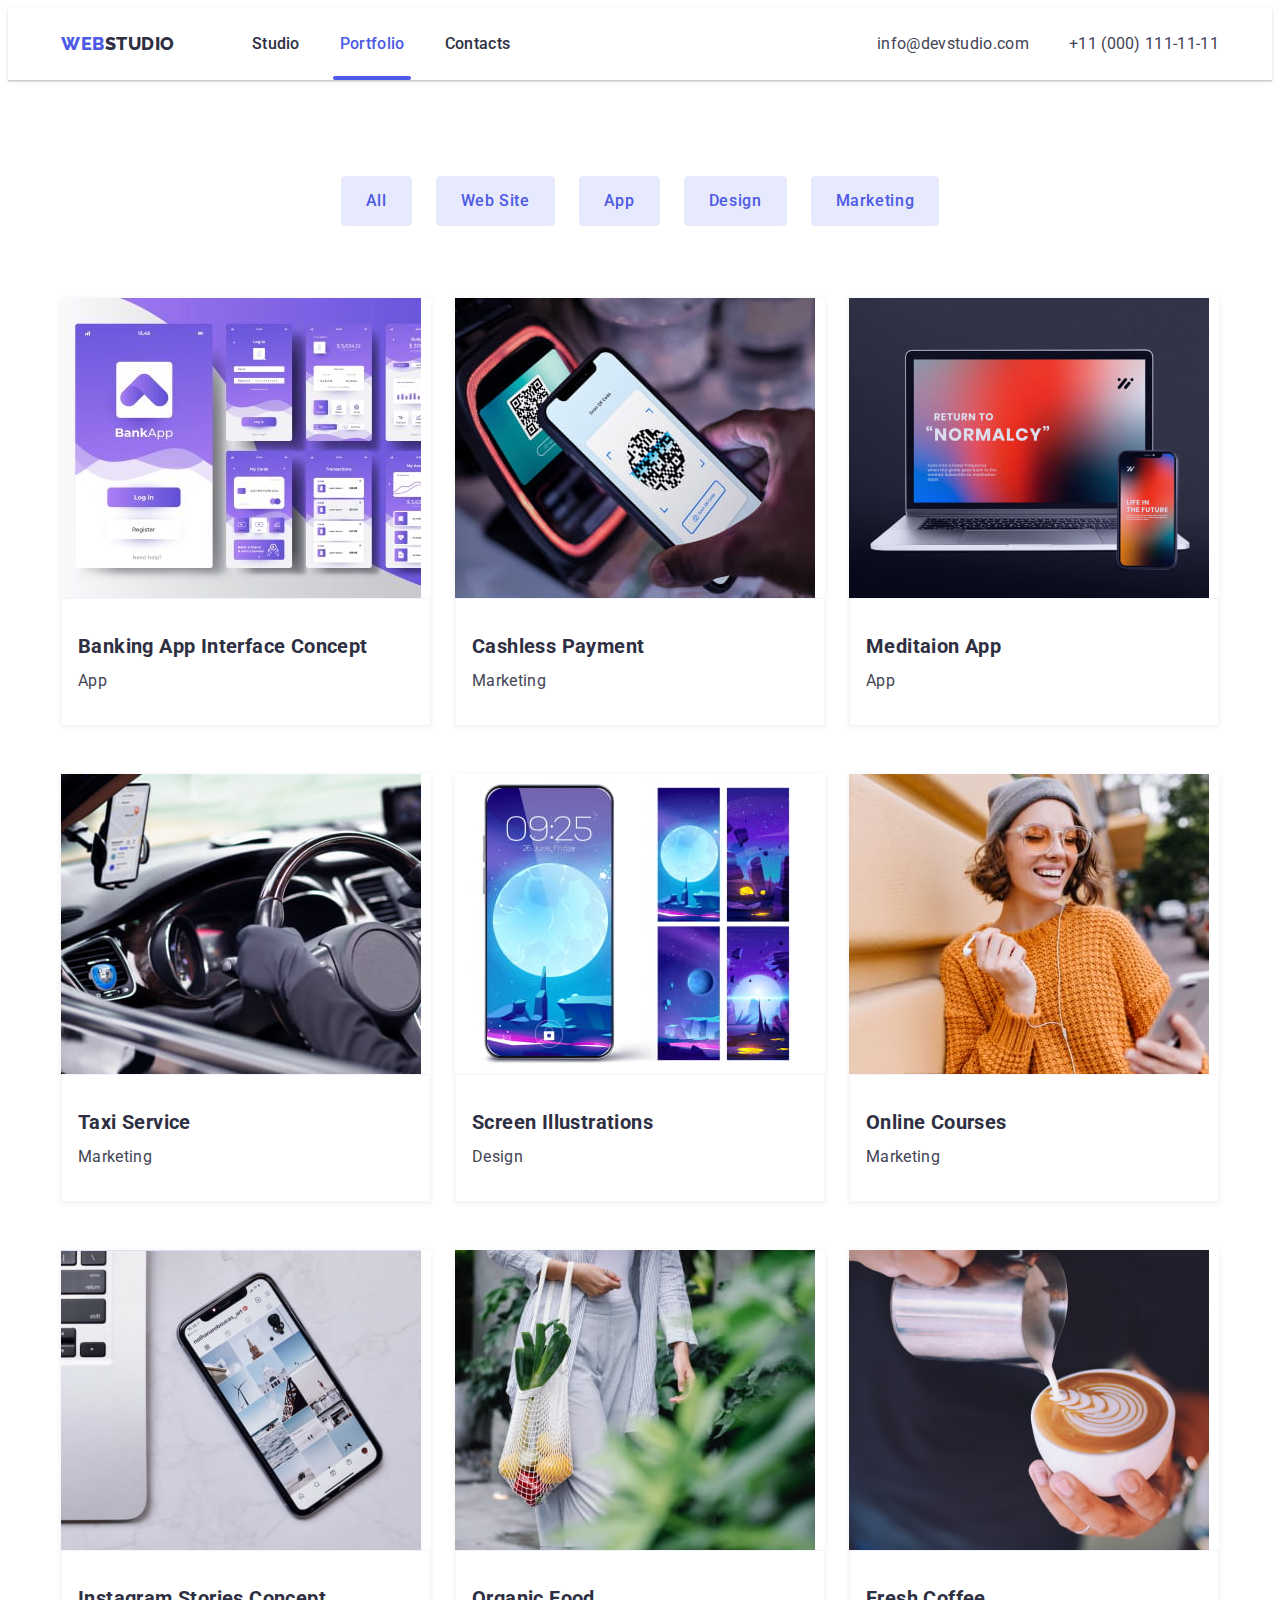
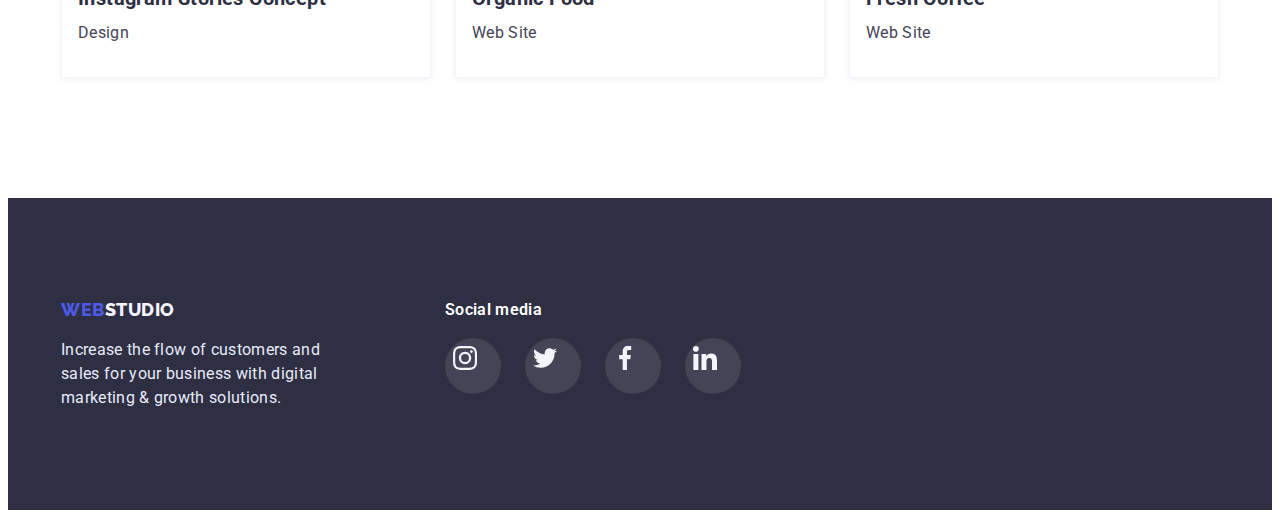
==== portfolio.html @ dbd91365 "Додав все із ДЗ №5" ====
<!DOCTYPE html>
<html lang="en">
  <head>
    <meta charset="UTF-8" />
    <meta http-equiv="X-UA-Compatible" content="IE=edge" />
    <meta name="viewport" content="width=device-width, initial-scale=1.0" />
    <title>WebStudio</title>
    <link rel="preconnect" href="https://fonts.googleapis.com" />
    <link rel="preconnect" href="https://fonts.gstatic.com" crossorigin />
    <link
      href="https://fonts.googleapis.com/css2?family=Raleway:wght@800&family=Roboto:wght@400;500;700&display=swap"
      rel="stylesheet"
    />
    <link
      rel="stylesheet"
      href="https://cdnjs.cloudflare.com/ajax/libs/modern-normalize/1.1.0/modern-normalize.min.css"
      integrity="sha512-wpPYUAdjBVSE4KJnH1VR1HeZfpl1ub8YT/NKx4PuQ5NmX2tKuGu6U/JRp5y+Y8XG2tV+wKQpNHVUX03MfMFn9Q=="
      crossorigin="anonymous"
      referrerpolicy="no-referrer"
    />
    <link rel="stylesheet" href="./css/styles.css" />
  </head>

  <body>
    <!------- Header ------->

    <header class="header">
      <div class="container header-nav-cont">
        <!--- Logo --->

        <nav class="nav-item">
          <a href="./index.html" class="link logo"
            ><span class="logo-web">Web</span>Studio</a
          >

          <!--- Navigation --->

          <ul class="list menu-list">
            <li>
              <a href="./index.html" class="link menu-link">Studio</a>
            </li>
            <li>
              <a
                href="./portfolio.html"
                class="link menu-link portfolio-active-link"
                >Portfolio</a
              >
            </li>
            <li>
              <a href="#" class="link menu-link">Contacts</a>
            </li>
          </ul>
        </nav>

        <!--- Contacts --->

        <ul class="list cont-list">
          <li>
            <a href="mailto:info@devstudio.com" class="link cont-link"
              >info@devstudio.com</a
            >
          </li>
          <li>
            <a href="tel:+110001111111" class="link cont-link"
              >+11 (000) 111-11-11</a
            >
          </li>
        </ul>
      </div>
    </header>

    <main>
      <!------- Portfolio ------->

      <!--- Portfolio section --->

      <section class="portfolio-section">
        <!--- Filter list --->

        <div class="container">
          <h1 class="section-title visually-hidden">Portfolio</h1>
          <ul class="list filter-list">
            <li class="filter-item">
              <button type="button" class="button">All</button>
            </li>
            <li class="filter-item">
              <button type="button" class="button">Web Site</button>
            </li>
            <li class="filter-item">
              <button type="button" class="button">App</button>
            </li>
            <li class="filter-item">
              <button type="button" class="button">Design</button>
            </li>
            <li class="filter-item">
              <button type="button" class="button">Marketing</button>
            </li>
          </ul>

          <!-- Portfolio list -->

          <ul class="list portfolio-list">
            <li class="portfolio-item">
              <a href="#" class="link portfolio-link">
                <div class="product-thumb">
                  <img
                    src="./images/portfolio/portfolio1.jpg"
                    alt="Banking App Interface Concept"
                    width="360"
                  />
                  <p class="product-descr">
                    14 Stylish and User-Friendly App Design Concepts · Task
                    Manager App · Calorie Tracker App · Exotic Fruit Ecommerce
                    App · Cloud Storage App
                  </p>
                </div>
                <div class="portfolio-descr">
                  <h2 class="subtitle">Banking App Interface Concept</h2>
                  <p class="body-text">App</p>
                </div></a
              >
            </li>
            <li class="portfolio-item">
              <a href="#" class="link portfolio-link">
                <div class="product-thumb">
                  <img
                    src="./images/portfolio/portfolio2.jpg"
                    alt="Cashless Payment"
                    width="360"
                  />
                  <p class="product-descr">
                    14 Stylish and User-Friendly App Design Concepts · Task
                    Manager App · Calorie Tracker App · Exotic Fruit Ecommerce
                    App · Cloud Storage App
                  </p>
                </div>
                <div class="portfolio-descr">
                  <h2 class="subtitle">Cashless Payment</h2>
                  <p class="body-text">Marketing</p>
                </div></a
              >
            </li>
            <li class="portfolio-item">
              <a href="#" class="link portfolio-link"
                ><div class="product-thumb">
                  <img
                    src="./images/portfolio/portfolio3.jpg"
                    alt="Meditaion App"
                    width="360"
                  />
                  <p class="product-descr">
                    14 Stylish and User-Friendly App Design Concepts · Task
                    Manager App · Calorie Tracker App · Exotic Fruit Ecommerce
                    App · Cloud Storage App
                  </p>
                </div>
                <div class="portfolio-descr">
                  <h2 class="subtitle">Meditaion App</h2>
                  <p class="body-text">App</p>
                </div></a
              >
            </li>
            <li class="portfolio-item">
              <a href="#" class="link portfolio-link"
                ><div class="product-thumb">
                  <img
                    src="./images/portfolio/portfolio4.jpg"
                    alt="Taxi Service"
                    width="360"
                  />
                  <p class="product-descr">
                    14 Stylish and User-Friendly App Design Concepts · Task
                    Manager App · Calorie Tracker App · Exotic Fruit Ecommerce
                    App · Cloud Storage App
                  </p>
                </div>
                <div class="portfolio-descr">
                  <h2 class="subtitle">Taxi Service</h2>
                  <p class="body-text">Marketing</p>
                </div></a
              >
            </li>
            <li class="portfolio-item">
              <a href="#" class="link portfolio-link"
                ><div class="product-thumb">
                  <img
                    src="./images/portfolio/portfolio5.jpg"
                    alt="Screen Illustrations"
                    width="360"
                  />
                  <p class="product-descr">
                    14 Stylish and User-Friendly App Design Concepts · Task
                    Manager App · Calorie Tracker App · Exotic Fruit Ecommerce
                    App · Cloud Storage App
                  </p>
                </div>
                <div class="portfolio-descr">
                  <h2 class="subtitle">Screen Illustrations</h2>
                  <p class="body-text">Design</p>
                </div></a
              >
            </li>
            <li class="portfolio-item">
              <a href="#" class="link portfolio-link"
                ><div class="product-thumb">
                  <img
                    src="./images/portfolio/portfolio6.jpg"
                    alt="Online Courses"
                    width="360"
                  />
                  <p class="product-descr">
                    14 Stylish and User-Friendly App Design Concepts · Task
                    Manager App · Calorie Tracker App · Exotic Fruit Ecommerce
                    App · Cloud Storage App
                  </p>
                </div>
                <div class="portfolio-descr">
                  <h2 class="subtitle">Online Courses</h2>
                  <p class="body-text">Marketing</p>
                </div></a
              >
            </li>
            <li class="portfolio-item">
              <a href="#" class="link portfolio-link"
                ><div class="product-thumb">
                  <img
                    src="./images/portfolio/portfolio7.jpg"
                    alt="Instagram Stories Concept"
                    width="360"
                  />
                  <p class="product-descr">
                    14 Stylish and User-Friendly App Design Concepts · Task
                    Manager App · Calorie Tracker App · Exotic Fruit Ecommerce
                    App · Cloud Storage App
                  </p>
                </div>
                <div class="portfolio-descr">
                  <h2 class="subtitle">Instagram Stories Concept</h2>
                  <p class="body-text">Design</p>
                </div></a
              >
            </li>
            <li class="portfolio-item">
              <a href="#" class="link portfolio-link"
                ><div class="product-thumb">
                  <img
                    src="./images/portfolio/portfolio8.jpg"
                    alt="Organic Food"
                    width="360"
                  />
                  <p class="product-descr">
                    14 Stylish and User-Friendly App Design Concepts · Task
                    Manager App · Calorie Tracker App · Exotic Fruit Ecommerce
                    App · Cloud Storage App
                  </p>
                </div>
                <div class="portfolio-descr">
                  <h2 class="subtitle">Organic Food</h2>
                  <p class="body-text">Web Site</p>
                </div></a
              >
            </li>
            <li class="portfolio-item">
              <a href="#" class="link portfolio-link"
                ><div class="product-thumb">
                  <img
                    src="./images/portfolio/portfolio9.jpg"
                    alt="Fresh Coffee"
                    width="360"
                  />
                  <p class="product-descr">
                    14 Stylish and User-Friendly App Design Concepts · Task
                    Manager App · Calorie Tracker App · Exotic Fruit Ecommerce
                    App · Cloud Storage App
                  </p>
                </div>
                <div class="portfolio-descr">
                  <h2 class="subtitle">Fresh Coffee</h2>
                  <p class="body-text">Web Site</p>
                </div></a
              >
            </li>
          </ul>
        </div>
      </section>
    </main>

    <!------- Footer ------->

    <footer class="footer">
      <div class="container footer-container">
        <div>
          <a href="./index.html" class="link footer-logo"
            ><span class="logo-web">Web</span>Studio</a
          >
          <p class="footer-descr">
            Increase the flow of customers and sales for your business with
            digital marketing & growth solutions.
          </p>
        </div>
        <div>
          <h2 class="footer-title">Social media</h2>
          <ul class="list footer-icon-list">
            <li class="footer-icon-item">
              <a
                href="https://www.instagram.com/"
                target="_blank"
                class="link footer-icon-link"
              >
                <svg width="24" height="24">
                  <use href="./images/icons.svg#instagram"></use>
                </svg>
              </a>
            </li>
            <li>
              <a
                href="https://twitter.com/"
                target="_blank"
                class="link footer-icon-link"
              >
                <svg width="24" height="24">
                  <use href="./images/icons.svg#twitter"></use>
                </svg>
              </a>
            </li>
            <li>
              <a
                href="https://facebook.com/"
                target="_blank"
                class="link footer-icon-link"
              >
                <svg width="24" height="24">
                  <use href="./images/icons.svg#facebook"></use>
                </svg>
              </a>
            </li>
            <li>
              <a
                href="https://www.linkedin.com/"
                target="_blank"
                class="link footer-icon-link"
              >
                <svg width="24" height="24">
                  <use href="./images/icons.svg#linkedin"></use>
                </svg>
              </a>
            </li>
          </ul>
        </div>
      </div>
    </footer>
  </body>
</html>
---- css/styles.css ----
:root {
    --primary-brand-color: #4D5AE5;
    --dark-color: #2E2F42;
    --success-color: #31D0AA;
    --text-color: #434455;
    --subtle-color: #8E8F99;
    --accent-color: #E7E9FC;
    --light-color: #F4F4FD;
    --white-color: #FFFFFF;
    --modal-background-color: #FCFCFC;
}

body {
    font-family: 'Roboto', sans-serif;
    font-size: 16px;

    background-color: var(--white-color);
    color: var(--text-color);
}

img {
    display: block;
    max-width: 100%;
    height: auto
}

textarea {
    resize: none;
}

.link {
    text-decoration: none;
}

.list {
    padding: 0;
    margin: 0;

    list-style: none;
}

.visually-hidden {
    position: absolute;

    white-space: nowrap;
    width: 1px;
    height: 1px;
    overflow: hidden;
    border: 0;
    padding: 0;
    clip: rect(0 0 0 0);
    clip-path: inset(50%);
    margin: -1px;
}

/* ======= Generical ======= */

.container {
    width: 1158px;
    margin-left: auto;
    margin-right: auto;
    padding-right: 15px;
    padding-left: 15px;

    /* outline: 2px solid tomato; */
}

.subtitle {
    margin-top: 0;
    margin-bottom: 8px;

    font-weight: 700;
    font-size: 20px;
    line-height: 1.5;
    letter-spacing: 0.02em;

    color: var(--dark-color);
}

.body-text {
    margin-top: 0;
    margin-bottom: 0px;

    line-height: 1.5;
    letter-spacing: 0.02em;

    color: var(--text-color);
}

/* ======= Header ======= */

.header {
    box-shadow: 0px 2px 1px rgba(46, 47, 66, 0.08), 0px 1px 1px rgba(46, 47, 66, 0.16), 0px 1px 6px rgba(46, 47, 66, 0.08);
}

.header-nav-cont {
    display: flex;
    justify-content: space-between;
    align-items: center;
}

/* === Logo === */

.logo {
    display: block;

    font-family: 'Raleway', sans-serif;
    font-weight: 800;
    font-size: 18px;
    line-height: 1.33;
    letter-spacing: 0.03em;
    text-transform: uppercase;

    color: var(--dark-color);
}

.logo-web {
    color: var(--primary-brand-color);
}

/* === Navigation === */

.nav-item {
    display: flex;
    align-items: center;
}

.menu-list {
    display: flex;
    margin-left: 77px;
    gap: 40px;
}

.menu-link {
    display: block;
    padding-top: 24px;
    padding-bottom: 24px;
    
    font-weight: 500;
    line-height: 1.5;
    letter-spacing: 0.02em;

    color: var(--dark-color);

    transition: color 250ms cubic-bezier(0.4, 0, 0.2, 1);
}

.menu-link:hover,
.menu-link:focus {
    color: var(--primary-brand-color);
}

.studio-active-link,
.portfolio-active-link,
.contacts-active-link {
    position: relative;
    color: var(--primary-brand-color);
}

.studio-active-link::after,
.contacts-active-link::after {
    content: '';
    position: absolute;
    bottom: 0;
    left: 50%;

    width: 100%;
    height: 4px;

    background-color: var(--primary-brand-color);
    border-radius: 2px;

    transform: translate(-50%);
}

.portfolio-active-link::after {
    content: '';
    position: absolute;
    bottom: 0;
    left: 50%;
    transform: translate(-50%);
    
    width: 78px;
    height: 4px;
    
    background-color: var(--primary-brand-color);
    border-radius: 2px;
}

/* === Contacts === */

.cont-list {
    display: flex;
    gap: 40px;
}

.cont-link {
    line-height: 1.5;
    letter-spacing: 0.02em;

    color: var(--text-color);

    transition: color 250ms cubic-bezier(0.4, 0, 0.2, 1);
}

.cont-link:hover,
.cont-link:focus {
    color: var(--primary-brand-color)
}

/* ======= Studio ======= */

/* === Hero section === */

.hero {
    padding-top: 192px;
    padding-bottom: 192px;

    text-align: center;

    background-color: var(--dark-color);
}

.hero-background {
    max-width: 1600px;
    margin: 0 auto;

    background-image: linear-gradient(to right, rgba(46, 47, 66, 0.7), rgba(46, 47, 66, 0.7)), url("../images/hero-background.jpg");
    background-repeat: no-repeat;
    background-position: center;
    background-size: cover;
}   

.hero-title {
    width: 496px;
    margin-top: 0;
    margin-bottom: 48px;
    margin-right: auto;
    margin-left: auto;

    font-weight: 700;
    font-size: 56px;
    line-height: 1.07;
    letter-spacing: 0.02em;

    color: var(--white-color);
}

.modal-button {
    width: 170px;
    padding: 16px 32px;

    font-family: inherit;
    font-weight: 500;
    font-size: 16px;
    line-height: 1.17;
    letter-spacing: 0.04em;
    text-align: center;

    cursor: pointer;

    background-color: var(--primary-brand-color);
    color: var(--white-color);
    border: none;
    border-radius: 4px;
    box-shadow: 0px 4px 4px rgba(0, 0, 0, 0.15);

    transition: background-color 250ms cubic-bezier(0.4, 0, 0.2, 1);
}

.modal-button:hover,
.modal-button:focus {
    background-color: #404BBF;

}

/* === Section === */

.section {
    padding-top: 120px;
    padding-bottom: 120px;
}

.section-title {
    margin-top: 0;
    margin-bottom: 72px;

    font-weight: 700;
    font-size: 36px;
    line-height: 1.11;
    letter-spacing: 0.02em;
    text-align: center;

    color: var(--dark-color);
}

/*  === Features === */

.features-list {
    display: flex;
    gap: 24px;
}

.features-item {
    width: 264px;
}

.features-icon {
    padding: 24px 100px;
    margin-bottom: 8px;

    background-color: var(--light-color);
    border-radius: 4px;
}

/* === What are we doing === */

.doing-section {
    padding-bottom: 120px;
}

.doing-list {
    display: flex;
    gap: 24px;
}

.doing-item {
    background-blend-mode: soft-light, normal;
    border: 1px solid var(--accent-color);
}

/*  === Our Teaam === */

.team {
    background-color: var(--light-color);
}

.team-list {
    display: flex;
    justify-content: center;
    gap: 24px;
}

.team-item {
    text-align: center;

    background-color: var(--white-color);
    border-radius: 0px 0px 4px 4px;
    box-shadow: 0px 1px 6px rgba(46, 47, 66, 0.08), 0px 1px 1px rgba(46, 47, 66, 0.16), 0px 2px 1px rgba(46, 47, 66, 0.08);
}

.team-descr {
    padding: 32px 0;
}

.team-icon-list {
    display: flex;
    justify-content: center;
    gap: 24px;
    margin-top: 12px;
}

.team-icon-link {
    display: block;
    width: 40px;
    height: 40px;
    padding: 12px;

    background-color: var(--primary-brand-color);
    border-radius: 50%;
}

/* === Customers === */

.customers-list {
    display: flex;
    justify-content: space-between;
    /* justify-content: center;
    gap: 24px; */
}

.customers-title {
    line-height: 1.17;
    text-align: center;
    letter-spacing: 0.03em;
}

.customers-link {
    display: block;
    padding: 16px 32px;

    color: var(--subtle-color);
    border: 1px solid var(--subtle-color);
    border-radius: 4px;

    transition: color 250ms cubic-bezier(0.4, 0, 0.2, 1),
                border-color 250ms cubic-bezier(0.4, 0, 0.2, 1);
}

.customers-link:hover,
.customers-link:focus {
    color: var(--primary-brand-color);
    border-color: 1px solid var(--primary-brand-color);
}

.customers-icon {
    fill: currentColor;
}

/* ======= Modal ======= */

.backdrop {
    position: fixed;
    top: 0;
    left: 0;

    width: 100%;
    height: 100%;

    background-color: rgba(46, 47, 66, 0.4);

    transition: opacity 250ms cubic-bezier(0.4, 0, 0.2, 1);
}

.is-hidden {
    opacity: 0;
    pointer-events: none;
}

.is-hidden .modal {
    transform: translate(-50%, -50%) scale(0.9);
}

.modal {
    position: absolute;
    top: 50%;
    left: 50%;

    display: block;
    width: 408px;
    min-height: 579px;
    padding: 24px 24px;

    background-color: var(--modal-background-color);
    border-radius: 4px;
    box-shadow: 0px 1px 1px rgba(0, 0, 0, 0.14), 0px 1px 3px rgba(0, 0, 0, 0.12), 0px 2px 1px rgba(0, 0, 0, 0.2);

    transform: translate(-50%, -50%) scale(1);
    transition: transform 250ms cubic-bezier(0.4, 0, 0.2, 1);
}

.close-button {
    display: flex;
    justify-content: center;
    align-items: center;
    width: 24px;
    height: 24px;
    margin-left: 336px;

    cursor: pointer;

    background-color: var(--accent-color);
    border: 1px solid rgba(0, 0, 0, 0.1);
    border-radius: 50%;

    transition: border-color 250ms cubic-bezier(0.4, 0, 0.2, 1),
                box-shadow 250ms cubic-bezier(0.4, 0, 0.2, 1);
}

.close-button:hover,
.close-button:focus {
    border-color: transparent;
    box-shadow: 0px 1px 6px rgba(46, 47, 66, 0.08), 0px 1px 1px rgba(46, 47, 66, 0.16), 0px 2px 1px rgba(46, 47, 66, 0.08);
}

.modal-title {
    margin-top: 24px;
    margin-bottom: 16px;

    font-weight: 700;
    line-height: 1.5;
    text-align: center;
    letter-spacing: 0.02em;
}

.modal-form {
    display: flex;
    flex-direction: column;
    align-items: center;
}

.modal-data {
    display: flex;
    flex-direction: column;
    width: 100%;
}

.modal-label {
    margin-bottom: 4px;

    font-size: 12px;
    line-height: 1.17;
    letter-spacing: 0.01em;

    color: var(--subtle-color);
}

.modal-input {
    width: 100%;
    padding: 10px 34px;
    margin-bottom: 8px;

    line-height: 1.12;
    letter-spacing: 0.01em;

    color: var(--text-color);
    border: 1px solid rgba(33, 33, 33, 0.2);
    border-radius: 4px;
}

.modal-textarea {
    width: 100%;
    min-height: 120px;
    padding: 8px 16px;
    margin-bottom: 16px;
    
    line-height: 1.12;
    letter-spacing: 0.01em;
    
    color: var(--text-color);
    border: 1px solid rgba(33, 33, 33, 0.2);
    border-radius: 4px;
}

.modal-textarea::placeholder {
    font-size: 12px;
    line-height: 1.17;
    letter-spacing: 0.01em;
    
    color: rgba(117, 117, 117, 0.5);
}

.modal-acception {
    font-size: 12px;
    line-height: 1.33;
    letter-spacing: 0.04em;

    color: #757575;
}

.acception {
    display: flex;
    gap: 8px;
    margin-bottom: 24px;
}

.acception-link {
    color: var(--primary-brand-color);
}

/* ======= Footer ======= */

.footer {
    padding-top: 100px;
    padding-bottom: 100px;

    background-color: var(--dark-color);
}

.footer-container {
    display: flex;
    gap: 120px;
}

.footer-logo {
    display: inline-block;
    margin-bottom: 16px;

    font-family: 'Raleway', sans-serif;
    font-weight: 800;
    font-size: 18px;
    line-height: 1.33;
    letter-spacing: 0.03em;
    text-transform: uppercase;

    color: var(--light-color);
}

.footer-title {
    margin-top: 0;
    margin-bottom: 16px;

    font-weight: 600;
    font-size: 16px;
    line-height: 1.5;
    letter-spacing: 0.02em;

    color: var(--white-color);
}

.footer-descr {
    width: 264px;
    margin-top: 0;
    margin-bottom: 0;

    line-height: 1.5;
    letter-spacing: 0.02em;

    color: var(--accent-color);
}

.footer-icon-list {
    display: flex;
    gap: 24px;
}

.footer-icon-link {
    display: block;
    width: 40px;
    height: 40px;
    padding: 8px;

    background-color: rgba(255, 255, 255, 0.1);
    border-radius: 50%;

    transition: background-color 250ms cubic-bezier(0.4, 0, 0.2, 1);
}

.footer-icon-link:hover,
.footer-icon-link:focus {
    background-color: var(--success-color);
}

/* ======= Portfolio ======= */

/* === Portfolio section === */

.portfolio-section {
    padding-top: 96px;
    padding-bottom: 120px;
}

/* === Filter list === */

.filter-list {
    display: flex;
    justify-content: center;
    gap: 24px;
    margin-bottom: 72px;
}

/* === Button === */

.button {
    padding: 12px 24px;

    font-family: inherit;
    font-weight: 500;
    font-size: 16px;
    line-height: 1.5;
    letter-spacing: 0.04em;

    cursor: pointer;

    background-color: var(--accent-color);
    color: var(--primary-brand-color);
    border: 1px solid var(--accent-color);
    border-radius: 4px;

    transition: background-color 250ms cubic-bezier(0.4, 0, 0.2, 1),
                color 250ms cubic-bezier(0.4, 0, 0.2, 1),
                border-color 250ms cubic-bezier(0.4, 0, 0.2, 1),
                box-shadow 250ms cubic-bezier(0.4, 0, 0.2, 1);
}

.button:hover,
.button:focus {
    background-color: var(--primary-brand-color);
    color: var(--white-color);
    border-color: transparent;
    box-shadow: 0px 1px 6px rgba(46, 47, 66, 0.08), 0px 1px 1px rgba(46, 47, 66, 0.16), 0px 2px 1px rgba(46, 47, 66, 0.08);
}

/* === Portfolio list === */

.portfolio-list {
    display: flex;
    flex-wrap: wrap;
    column-gap: 24px;
    row-gap: 48px;
}

.portfolio-item {
    position: relative;

    flex-basis: calc((100% - 48px) / 3);

    box-shadow: 0px 1px 6px rgba(46, 47, 66, 0.08);
}

.portfolio-link {
    position: relative;
    display: block;

    transition: box-shadow 250ms cubic-bezier(0.4, 0, 0.2, 1);
}

.portfolio-link:hover,
.portfolio-link:focus {
    box-shadow: 0px 1px 6px rgba(46, 47, 66, 0.08), 0px 1px 1px rgba(46, 47, 66, 0.16), 0px 2px 1px rgba(46, 47, 66, 0.08);
}

.product-thumb {
    position: relative;
    overflow: hidden;
}

.product-thumb::before {
    position: absolute;
    top: 0;
    left: 0;

    content: '';

    width: 100%;
    height: 100%;

    background-color: var(--primary-brand-color);

    transform: translateY(100%);
    transition: transform 250ms cubic-bezier(0.4, 0, 0.2, 1);
}

.portfolio-link:hover .product-thumb::before,
.portfolio-link:focus .product-thumb::before {
    transform: translateY(0%);
}

.product-descr {
    position: absolute;
    top: 0;
    left: 0;

    padding: 40px 32px;
    margin: 0;

    line-height: 1.5;
    letter-spacing: 0.02em;

    color: var(--light-color);

    transform: translateY(260px);
    transition: transform 250ms cubic-bezier(0.4, 0, 0.2, 1);
}

.portfolio-link:hover .product-descr,
.portfolio-link:focus .product-descr {
    transform: translateY(0%);
}

.portfolio-descr {
    padding: 32px 16px;

    border: 0.5px solid var(--light-color);
}
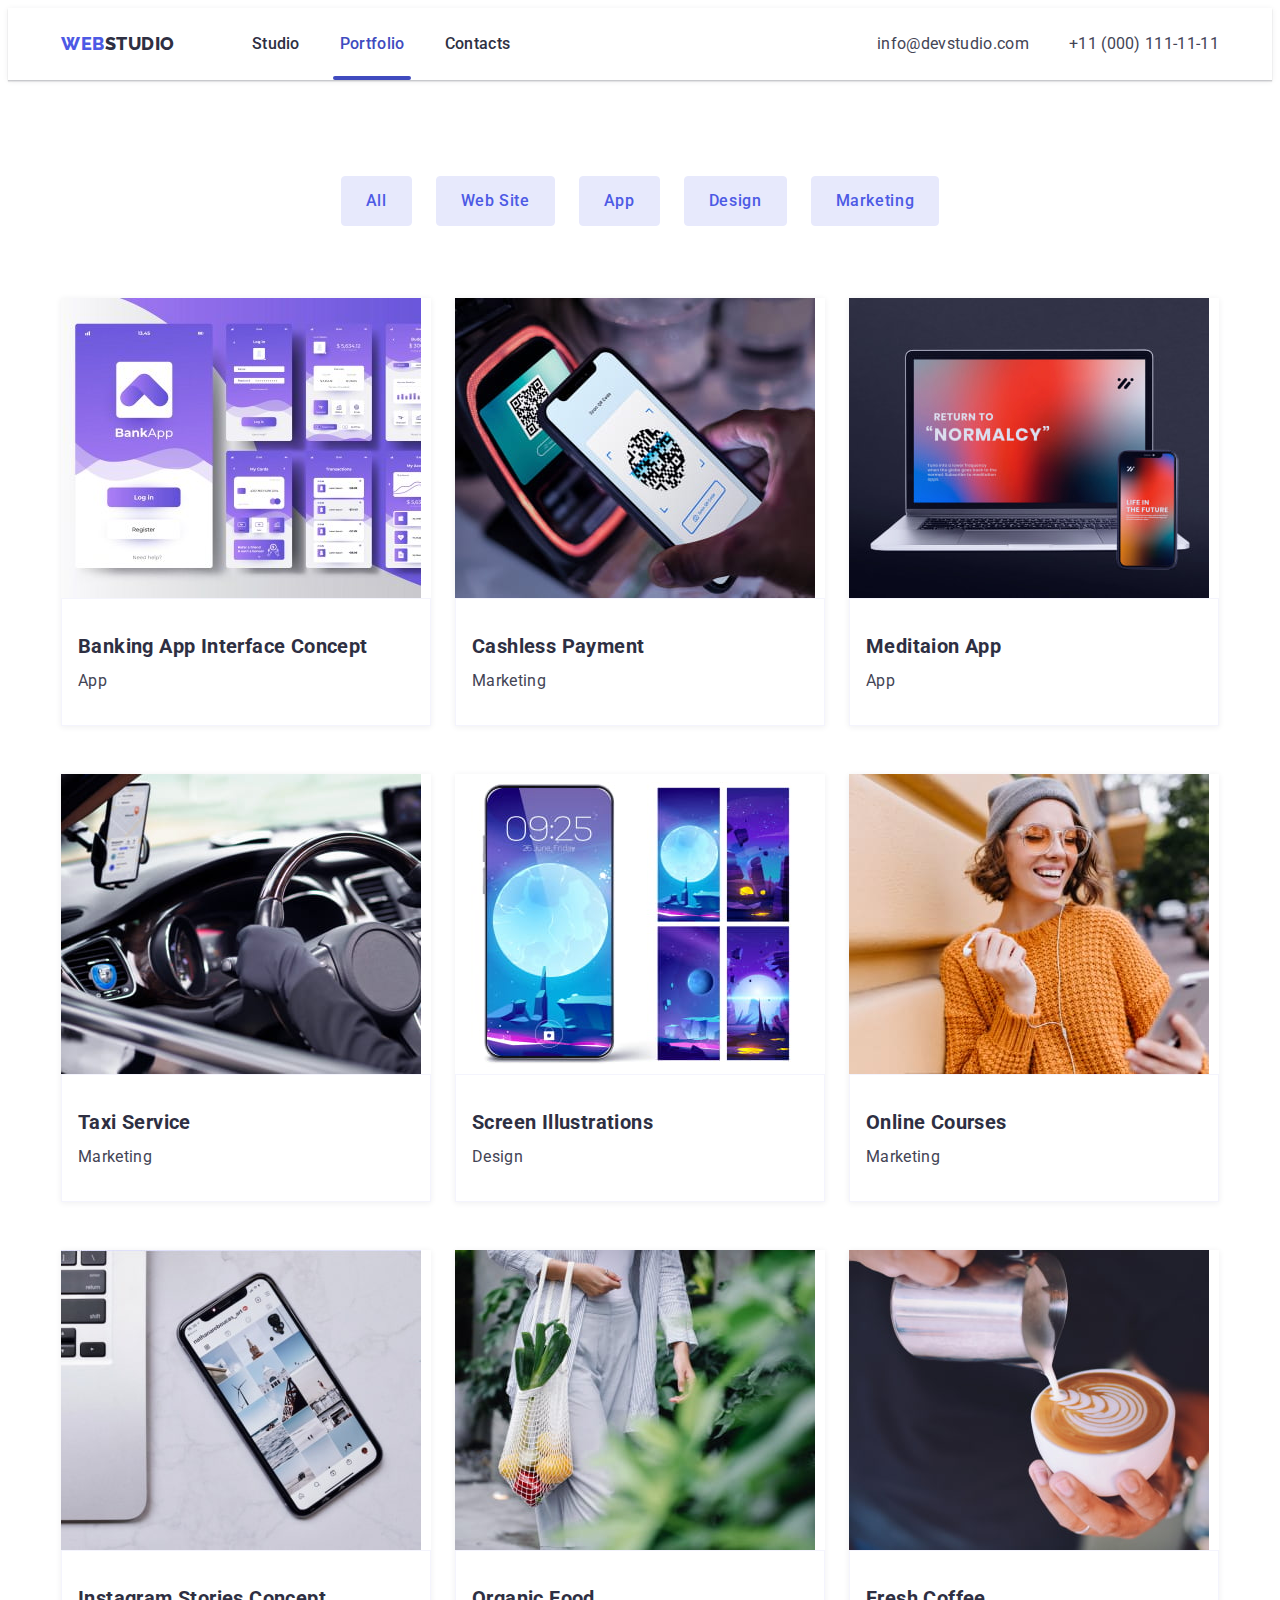
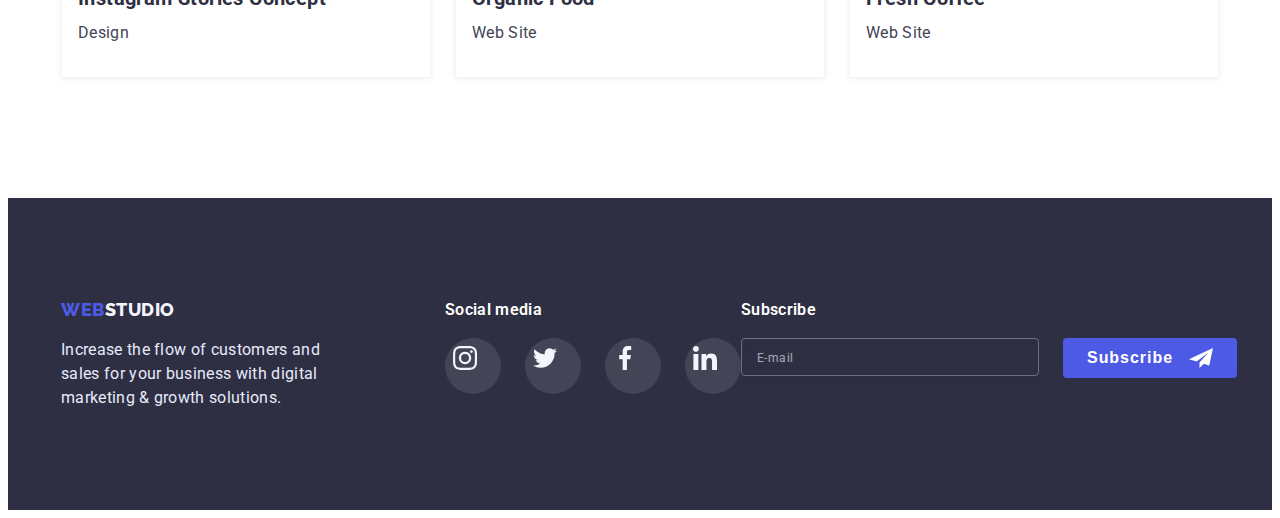
==== commit ab9202f3: "Додав виправлення" ====
--- a/portfolio.html
+++ b/portfolio.html
@@ -289,63 +289,81 @@
 
     <footer class="footer">
       <div class="container footer-container">
-        <div>
-          <a href="./index.html" class="link footer-logo"
-            ><span class="logo-web">Web</span>Studio</a
-          >
-          <p class="footer-descr">
-            Increase the flow of customers and sales for your business with
-            digital marketing & growth solutions.
-          </p>
+        <div class="footer-left">
+          <div>
+            <a href="./index.html" class="link footer-logo"
+              ><span class="logo-web">Web</span>Studio</a
+            >
+            <p class="footer-descr">
+              Increase the flow of customers and sales for your business with
+              digital marketing & growth solutions.
+            </p>
+          </div>
+          <div>
+            <h3 class="footer-title">Social media</h3>
+            <ul class="list footer-icon-list">
+              <li class="footer-icon-item">
+                <a
+                  href="https://www.instagram.com/"
+                  target="_blank"
+                  class="link footer-icon-link"
+                >
+                  <svg width="24" height="24">
+                    <use href="./images/icons.svg#instagram"></use>
+                  </svg>
+                </a>
+              </li>
+              <li>
+                <a
+                  href="https://twitter.com/"
+                  target="_blank"
+                  class="link footer-icon-link"
+                >
+                  <svg width="24" height="24">
+                    <use href="./images/icons.svg#twitter"></use>
+                  </svg>
+                </a>
+              </li>
+              <li>
+                <a
+                  href="https://facebook.com/"
+                  target="_blank"
+                  class="link footer-icon-link"
+                >
+                  <svg width="24" height="24">
+                    <use href="./images/icons.svg#facebook"></use>
+                  </svg>
+                </a>
+              </li>
+              <li>
+                <a
+                  href="https://www.linkedin.com/"
+                  target="_blank"
+                  class="link footer-icon-link"
+                >
+                  <svg width="24" height="24">
+                    <use href="./images/icons.svg#linkedin"></use>
+                  </svg>
+                </a>
+              </li>
+            </ul>
+          </div>
         </div>
-        <div>
-          <h2 class="footer-title">Social media</h2>
-          <ul class="list footer-icon-list">
-            <li class="footer-icon-item">
-              <a
-                href="https://www.instagram.com/"
-                target="_blank"
-                class="link footer-icon-link"
-              >
-                <svg width="24" height="24">
-                  <use href="./images/icons.svg#instagram"></use>
-                </svg>
-              </a>
-            </li>
-            <li>
-              <a
-                href="https://twitter.com/"
-                target="_blank"
-                class="link footer-icon-link"
-              >
-                <svg width="24" height="24">
-                  <use href="./images/icons.svg#twitter"></use>
-                </svg>
-              </a>
-            </li>
-            <li>
-              <a
-                href="https://facebook.com/"
-                target="_blank"
-                class="link footer-icon-link"
-              >
-                <svg width="24" height="24">
-                  <use href="./images/icons.svg#facebook"></use>
-                </svg>
-              </a>
-            </li>
-            <li>
-              <a
-                href="https://www.linkedin.com/"
-                target="_blank"
-                class="link footer-icon-link"
-              >
-                <svg width="24" height="24">
-                  <use href="./images/icons.svg#linkedin"></use>
-                </svg>
-              </a>
-            </li>
-          </ul>
+        <div class="subscribe">
+          <h2 class="footer-title">Subscribe</h2>
+          <form class="subscribe-form">
+            <div class="subscribe-field">
+              <input
+                type="email"
+                name="subscribe"
+                id="subscribe"
+                class="subscribe-input"
+                placeholder=" "
+              />
+              <label for="subscribe" class="subscribe-label">E-mail</label>
+            </div>
+            <button type="submit" class="subscribe-button">Subscribe</button>
+          </form>
         </div>
       </div>
     </footer>
--- a/css/styles.css
+++ b/css/styles.css
@@ -1,5 +1,6 @@
 :root {
     --primary-brand-color: #4D5AE5;
+    --pressed-state-color: #404BBF;
     --dark-color: #2E2F42;
     --success-color: #31D0AA;
     --text-color: #434455;
@@ -8,6 +9,8 @@
     --light-color: #F4F4FD;
     --white-color: #FFFFFF;
     --modal-background-color: #FCFCFC;
+    --modal-overlay-color: rgba(46, 47, 66, 0.4);
+    --hero-background-color: rgba(46, 47, 66, 0.7);
 }
 
 body {
@@ -147,14 +150,14 @@
 
 .menu-link:hover,
 .menu-link:focus {
-    color: var(--primary-brand-color);
+    color: var(--pressed-state-color);
 }
 
 .studio-active-link,
 .portfolio-active-link,
 .contacts-active-link {
     position: relative;
-    color: var(--primary-brand-color);
+    color: var(--pressed-state-color);
 }
 
 .studio-active-link::after,
@@ -167,7 +170,7 @@
     width: 100%;
     height: 4px;
 
-    background-color: var(--primary-brand-color);
+    background-color: var(--pressed-state-color);
     border-radius: 2px;
 
     transform: translate(-50%);
@@ -183,7 +186,7 @@
     width: 78px;
     height: 4px;
     
-    background-color: var(--primary-brand-color);
+    background-color: var(--pressed-state-color);
     border-radius: 2px;
 }
 
@@ -205,7 +208,7 @@
 
 .cont-link:hover,
 .cont-link:focus {
-    color: var(--primary-brand-color)
+    color: var(--pressed-state-color)
 }
 
 /* ======= Studio ======= */
@@ -225,7 +228,7 @@
     max-width: 1600px;
     margin: 0 auto;
 
-    background-image: linear-gradient(to right, rgba(46, 47, 66, 0.7), rgba(46, 47, 66, 0.7)), url("../images/hero-background.jpg");
+    background-image: linear-gradient(to right, var(--hero-background-color), var(--hero-background-color)), url("../images/hero-background.jpg");
     background-repeat: no-repeat;
     background-position: center;
     background-size: cover;
@@ -270,7 +273,7 @@
 
 .modal-button:hover,
 .modal-button:focus {
-    background-color: #404BBF;
+    background-color: var(--pressed-state-color);
 
 }
 
@@ -368,6 +371,13 @@
 
     background-color: var(--primary-brand-color);
     border-radius: 50%;
+
+    transition: background-color 250ms cubic-bezier(0.4, 0, 0.2, 1)
+}
+
+.team-icon-link:hover,
+.team-icon-link:focus {
+    background-color: var(--pressed-state-color);
 }
 
 /* === Customers === */
@@ -375,8 +385,6 @@
 .customers-list {
     display: flex;
     justify-content: space-between;
-    /* justify-content: center;
-    gap: 24px; */
 }
 
 .customers-title {
@@ -399,7 +407,7 @@
 
 .customers-link:hover,
 .customers-link:focus {
-    color: var(--primary-brand-color);
+    color: var(--pressed-state-color);
     border-color: 1px solid var(--primary-brand-color);
 }
 
@@ -417,7 +425,7 @@
     width: 100%;
     height: 100%;
 
-    background-color: rgba(46, 47, 66, 0.4);
+    background-color: var(--modal-overlay-color);
 
     transition: opacity 250ms cubic-bezier(0.4, 0, 0.2, 1);
 }
@@ -439,7 +447,7 @@
     display: block;
     width: 408px;
     min-height: 579px;
-    padding: 24px 24px;
+    padding: 72px 24px 24px;
 
     background-color: var(--modal-background-color);
     border-radius: 4px;
@@ -450,32 +458,34 @@
 }
 
 .close-button {
-    display: flex;
-    justify-content: center;
-    align-items: center;
+    position: absolute;
     width: 24px;
     height: 24px;
-    margin-left: 336px;
+    top: 24px;
+    right: 24px;
 
     cursor: pointer;
 
     background-color: var(--accent-color);
+    fill: #000000;
     border: 1px solid rgba(0, 0, 0, 0.1);
     border-radius: 50%;
 
     transition: border-color 250ms cubic-bezier(0.4, 0, 0.2, 1),
-                box-shadow 250ms cubic-bezier(0.4, 0, 0.2, 1);
+                background-color 250ms cubic-bezier(0.4, 0, 0.2, 1),
+                fill 250ms cubic-bezier(0.4, 0, 0.2, 1);
 }
 
 .close-button:hover,
 .close-button:focus {
     border-color: transparent;
-    box-shadow: 0px 1px 6px rgba(46, 47, 66, 0.08), 0px 1px 1px rgba(46, 47, 66, 0.16), 0px 2px 1px rgba(46, 47, 66, 0.08);
+    background-color: var(--pressed-state-color);
+    fill: var(--white-color);
 }
 
 .modal-title {
-    margin-top: 24px;
-    margin-bottom: 16px;
+    margin-top: 0;
+    margin-bottom: 14px;
 
     font-weight: 700;
     line-height: 1.5;
@@ -493,6 +503,21 @@
     display: flex;
     flex-direction: column;
     width: 100%;
+}
+
+.form-field {
+    position: relative;
+    margin-bottom: 8px;
+    width: 100%;
+}
+
+.form-icon {
+    position: absolute;
+    left: 19px;
+    top: 50%;
+    transform: translateY(-50%);
+
+    fill: var(--dark-color);
 }
 
 .modal-label {
@@ -508,14 +533,14 @@
 .modal-input {
     width: 100%;
     padding: 10px 34px;
-    margin-bottom: 8px;
 
     line-height: 1.12;
     letter-spacing: 0.01em;
 
-    color: var(--text-color);
+    color: var(--dark-color);
     border: 1px solid rgba(33, 33, 33, 0.2);
     border-radius: 4px;
+    outline: none;
 }
 
 .modal-textarea {
@@ -527,9 +552,19 @@
     line-height: 1.12;
     letter-spacing: 0.01em;
     
-    color: var(--text-color);
+    color: var(--dark-color);
     border: 1px solid rgba(33, 33, 33, 0.2);
     border-radius: 4px;
+    outline: none;
+}
+
+.modal-input:focus,
+.modal-textarea:focus {
+    border-color: var(--primary-brand-color);
+}
+
+.modal-input:focus + .form-icon {
+    fill: var(--primary-brand-color);
 }
 
 .modal-textarea::placeholder {
@@ -540,22 +575,52 @@
     color: rgba(117, 117, 117, 0.5);
 }
 
-.modal-acception {
+.acception {
+    position: relative;
+    margin-bottom: 24px;
+}
+
+.acception-chekbox {
+    appearance: none;
+    position: absolute;
+}
+
+.acception-label {
     font-size: 12px;
     line-height: 1.33;
     letter-spacing: 0.04em;
+    display: flex;
+    align-items: center;
+
+    text-align: center;
 
     color: #757575;
 }
 
-.acception {
-    display: flex;
-    gap: 8px;
-    margin-bottom: 24px;
+.acception-label::before {
+    content: '';
+    width: 16px;
+    height: 16px;
+    margin-right: 8px;
+
+    background-color: var(--white-color);
+    border: 1.25px solid #2E2F42;
+    border-radius: 2px;
+}
+
+.acception-chekbox:checked + .acception-label::before {
+    background-image: url("../images/svg/accept.svg");
+    background-size: contain;
+    background-origin: border-box;
+    background-color: var(--pressed-state-color);
+    border-color: transparent;
+    border-radius: 2px;
 }
 
 .acception-link {
     color: var(--primary-brand-color);
+    margin-left: 5px;
+    text-decoration: underline;
 }
 
 /* ======= Footer ======= */
@@ -568,6 +633,11 @@
 }
 
 .footer-container {
+    display: flex;
+    justify-content: space-between;
+}
+
+.footer-left {
     display: flex;
     gap: 120px;
 }
@@ -631,6 +701,91 @@
     background-color: var(--success-color);
 }
 
+.subscribe {
+    display: flex;
+    flex-direction: column;
+}
+
+.subscribe-form {
+    display: flex;
+    gap: 24px;
+}
+
+.subscribe-field {
+    position: relative;
+}
+
+.subscribe-label {
+    position: absolute;
+    left: 16px;
+    top: 50%;
+    transform: translateY(-50%);
+
+    font-size: 12px;
+    line-height: 2;
+    letter-spacing: 0.04em;
+    
+    color: rgba(255, 255, 255, 0.6);
+}
+
+.subscribe-input {
+    width: 264px;
+    padding: 8px 16px;
+    line-height: 1.5;
+    letter-spacing: 0.02em;
+    
+    color: var(--accent-color);
+    border: 1px solid rgba(255, 255, 255, 0.3);
+    filter: drop-shadow(0px 4px 4px rgba(0, 0, 0, 0.15));
+    border-radius: 4px;
+    background-color: transparent;
+    outline: none;
+}
+
+.subscribe-field:focus-within > .subscribe-label {
+    visibility: hidden;
+}
+
+.subscribe-input:not(:placeholder-shown) + .subscribe-label {
+    visibility: hidden;
+}
+
+.subscribe-button {
+    display: inline-flex;
+    align-items: center;
+    gap: 16px;
+    padding: 8px 24px;
+    font-weight: 700;
+    font-size: 16px;
+    line-height: 1.5;
+    text-align: center;
+    letter-spacing: 0.06em;
+
+    cursor: pointer;
+
+    background-color: var(--primary-brand-color);
+    color: var(--white-color);
+    border-radius: 4px;
+    border: 0px solid transparent;
+
+    transition: background-color 250ms cubic-bezier(0.4, 0, 0.2, 1);
+}
+
+.subscribe-button::after {
+    content: '';
+    width: 24px;
+    height: 24px;
+
+    background-image: url("../images/svg/subscribe.svg");
+    background-size: contain;
+    fill: var(--white-color);
+}
+
+.subscribe-button:hover,
+.subscribe-button:focus {
+    background-color: var(--pressed-state-color);
+}
+
 /* ======= Portfolio ======= */
 
 /* === Portfolio section === */
@@ -675,7 +830,7 @@
 
 .button:hover,
 .button:focus {
-    background-color: var(--primary-brand-color);
+    background-color: var(--pressed-state-color);
     color: var(--white-color);
     border-color: transparent;
     box-shadow: 0px 1px 6px rgba(46, 47, 66, 0.08), 0px 1px 1px rgba(46, 47, 66, 0.16), 0px 2px 1px rgba(46, 47, 66, 0.08);
